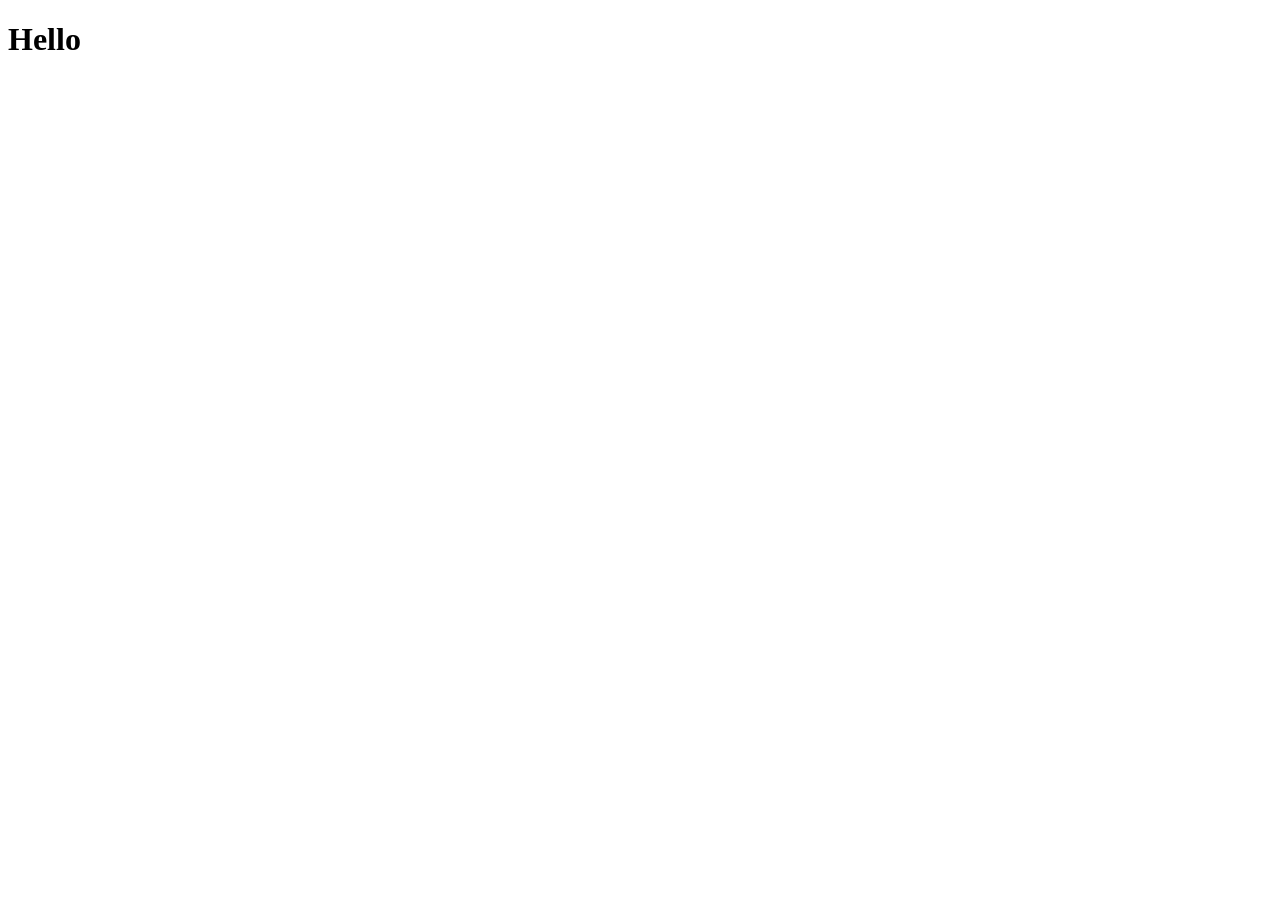
==== index.html @ 4077a5d8 "first commit" ====
<!DOCTYPE html>
<html lang="en">
<head>
    <meta charset="UTF-8">
    <meta name="viewport" content="width=device-width, initial-scale=1.0">
    <title>Document</title>
</head>
<body>
    <h1>Hello</h1>
</body>
</html>
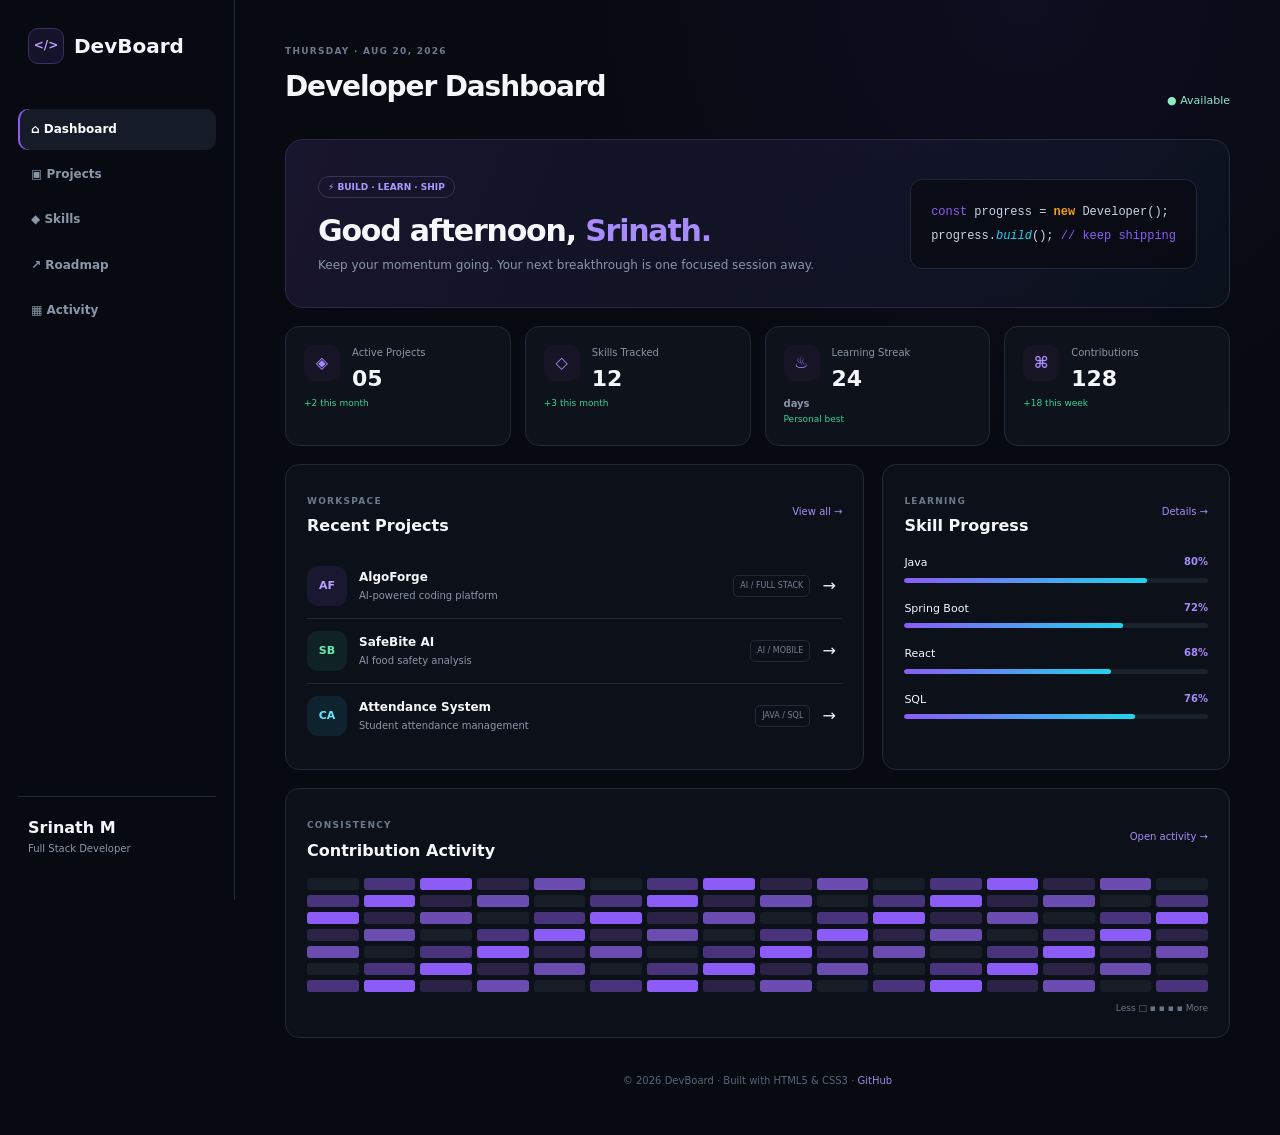
==== commit 056cf865: "feat: build DevBoard developer dashboard" ====
--- a/index.html
+++ b/index.html
@@ -1,11 +1,9 @@
-<!DOCTYPE html>
-<html lang="en">
-<head>
-    <meta charset="UTF-8">
-    <meta name="viewport" content="width=device-width, initial-scale=1.0">
-    <title>Document</title>
-</head>
-<body>
-    <h1>Hello</h1>
-</body>
-</html>+<!doctype html><html lang="en"><head><meta charset="utf-8"><meta name="viewport" content="width=device-width,initial-scale=1"><meta name="description" content="DevBoard developer productivity dashboard"><title>DevBoard | Dashboard</title><link rel="stylesheet" href="css/style.css"></head><body>
+<div class="app"><aside><a class="brand" href="index.html"><b>&lt;/&gt;</b> DevBoard</a><nav><a class="active" href="index.html">⌂ Dashboard</a><a href="projects.html">▣ Projects</a><a href="skills.html">◆ Skills</a><a href="roadmap.html">↗ Roadmap</a><a href="activity.html">▦ Activity</a></nav><div class="profile"><strong>Srinath M</strong><small>Full Stack Developer</small></div></aside>
+<main><header><div><small>THURSDAY · AUG 20, 2026</small><h1>Developer Dashboard</h1></div><span class="available">● Available</span></header>
+<section class="hero"><div><label>⚡ BUILD · LEARN · SHIP</label><h2>Good afternoon, <em>Srinath.</em></h2><p>Keep your momentum going. Your next breakthrough is one focused session away.</p></div><code><span>const</span> progress = <b>new</b> Developer();<br>progress.<i>build</i>(); <span>// keep shipping</span></code></section>
+<section class="stats"><article><b>◈</b><small>Active Projects</small><strong>05</strong><i>+2 this month</i></article><article><b>◇</b><small>Skills Tracked</small><strong>12</strong><i>+3 this month</i></article><article><b>♨</b><small>Learning Streak</small><strong>24 <small>days</small></strong><i>Personal best</i></article><article><b>⌘</b><small>Contributions</small><strong>128</strong><i>+18 this week</i></article></section>
+<div class="grid"><section class="panel"><div class="head"><div><small>WORKSPACE</small><h3>Recent Projects</h3></div><a href="projects.html">View all →</a></div><a class="row" href="projects.html"><strong class="logo purple">AF</strong><span><b>AlgoForge</b><small>AI-powered coding platform</small></span><label>AI / FULL STACK</label>→</a><a class="row" href="projects.html"><strong class="logo green">SB</strong><span><b>SafeBite AI</b><small>AI food safety analysis</small></span><label>AI / MOBILE</label>→</a><a class="row" href="projects.html"><strong class="logo blue">CA</strong><span><b>Attendance System</b><small>Student attendance management</small></span><label>JAVA / SQL</label>→</a></section>
+<section class="panel"><div class="head"><div><small>LEARNING</small><h3>Skill Progress</h3></div><a href="skills.html">Details →</a></div><div class="bar"><span>Java <b>80%</b></span><i><em style="width:80%"></em></i></div><div class="bar"><span>Spring Boot <b>72%</b></span><i><em style="width:72%"></em></i></div><div class="bar"><span>React <b>68%</b></span><i><em style="width:68%"></em></i></div><div class="bar"><span>SQL <b>76%</b></span><i><em style="width:76%"></em></i></div></section></div>
+<section class="panel"><div class="head"><div><small>CONSISTENCY</small><h3>Contribution Activity</h3></div><a href="activity.html">Open activity →</a></div><div class="heat"><i class="l0"></i><i class="l2"></i><i class="l4"></i><i class="l1"></i><i class="l3"></i><i class="l0"></i><i class="l2"></i><i class="l4"></i><i class="l1"></i><i class="l3"></i><i class="l0"></i><i class="l2"></i><i class="l4"></i><i class="l1"></i><i class="l3"></i><i class="l0"></i><i class="l2"></i><i class="l4"></i><i class="l1"></i><i class="l3"></i><i class="l0"></i><i class="l2"></i><i class="l4"></i><i class="l1"></i><i class="l3"></i><i class="l0"></i><i class="l2"></i><i class="l4"></i><i class="l1"></i><i class="l3"></i><i class="l0"></i><i class="l2"></i><i class="l4"></i><i class="l1"></i><i class="l3"></i><i class="l0"></i><i class="l2"></i><i class="l4"></i><i class="l1"></i><i class="l3"></i><i class="l0"></i><i class="l2"></i><i class="l4"></i><i class="l1"></i><i class="l3"></i><i class="l0"></i><i class="l2"></i><i class="l4"></i><i class="l1"></i><i class="l3"></i><i class="l0"></i><i class="l2"></i><i class="l4"></i><i class="l1"></i><i class="l3"></i><i class="l0"></i><i class="l2"></i><i class="l4"></i><i class="l1"></i><i class="l3"></i><i class="l0"></i><i class="l2"></i><i class="l4"></i><i class="l1"></i><i class="l3"></i><i class="l0"></i><i class="l2"></i><i class="l4"></i><i class="l1"></i><i class="l3"></i><i class="l0"></i><i class="l2"></i><i class="l4"></i><i class="l1"></i><i class="l3"></i><i class="l0"></i><i class="l2"></i><i class="l4"></i><i class="l1"></i><i class="l3"></i><i class="l0"></i><i class="l2"></i><i class="l4"></i><i class="l1"></i><i class="l3"></i><i class="l0"></i><i class="l2"></i><i class="l4"></i><i class="l1"></i><i class="l3"></i><i class="l0"></i><i class="l2"></i><i class="l4"></i><i class="l1"></i><i class="l3"></i><i class="l0"></i><i class="l2"></i><i class="l4"></i><i class="l1"></i><i class="l3"></i><i class="l0"></i><i class="l2"></i><i class="l4"></i><i class="l1"></i><i class="l3"></i><i class="l0"></i><i class="l2"></i><i class="l4"></i><i class="l1"></i><i class="l3"></i><i class="l0"></i><i class="l2"></i></div><div class="legend">Less □ ▪ ▪ ▪ ▪ More</div></section>
+<footer>© 2026 DevBoard · Built with HTML5 & CSS3 · <a href="https://github.com/Srinath2786">GitHub</a></footer></main></div></body></html>
--- a/css/style.css
+++ b/css/style.css
@@ -0,0 +1 @@
+*{box-sizing:border-box} :root{--bg:#070a10;--surface:#0d121b;--border:#202a38;--text:#f5f7fb;--muted:#8b96a8;--purple:#8b5cf6;--cyan:#22d3ee;--green:#34d399}body{margin:0;background:radial-gradient(circle at 80% 0%,#25164d44,transparent 30%),var(--bg);color:var(--text);font-family:Inter,system-ui,sans-serif;line-height:1.6}a{color:inherit;text-decoration:none}.app{min-height:100vh;display:flex}aside{width:235px;position:fixed;inset:0 auto 0 0;padding:28px 18px;background:#080b11e8;border-right:1px solid var(--border);z-index:5}.brand{display:flex;gap:10px;align-items:center;font-size:20px;font-weight:800;margin:0 10px 45px}.brand b{display:grid;place-items:center;width:36px;height:36px;border-radius:10px;color:#b9a2ff;background:#8b5cf61c;border:1px solid #3d2d68;font-size:12px}nav a{display:block;padding:11px 13px;margin:4px 0;border-radius:10px;color:var(--muted);font-size:12px;font-weight:600}nav a:hover,nav a.active{color:#fff;background:#151c27;box-shadow:inset 2px 0 var(--purple)}.profile{position:absolute;bottom:25px;border-top:1px solid var(--border);padding:18px 10px;width:calc(100% - 36px)}.profile strong,.profile small{display:block}.profile small{color:var(--muted);font-size:10px}main{margin-left:235px;width:calc(100% - 235px);max-width:1450px;padding:36px 50px}header{display:flex;justify-content:space-between;align-items:flex-end;margin-bottom:30px}header small,.intro label,.head small{font-size:9px;letter-spacing:.14em;color:#6d798c;font-weight:800}h1{font-size:28px;margin:3px 0 0;letter-spacing:-.04em}.available{color:#8ee8c3;font-size:11px}.hero{display:flex;justify-content:space-between;align-items:center;padding:32px;border:1px solid #2c2841;border-radius:18px;background:linear-gradient(110deg,#8b5cf621,#22d3ee08);margin-bottom:18px}.hero label,.intro label{padding:5px 9px;border:1px solid #3b3159;border-radius:99px;color:#a99aff;font-size:9px;font-weight:800}.hero h2,.intro h2{font-size:30px;line-height:1.2;margin:15px 0 7px;letter-spacing:-.04em}.hero em{color:#a78bfa;font-style:normal}.hero p,.intro p{color:var(--muted);font-size:12px;max-width:650px;margin:0}.hero code{padding:20px;background:#05080d99;border:1px solid var(--border);border-radius:12px;color:#cbd5e1;line-height:2;font-size:12px}.hero code span{color:#8b5cf6}.hero code i{color:#22d3ee}.hero code b{color:#f59e0b}.stats{display:grid;grid-template-columns:repeat(4,1fr);gap:14px;margin-bottom:18px}.stats article{padding:18px;border:1px solid var(--border);background:var(--surface);border-radius:14px}.stats article>b{float:left;margin-right:12px;width:36px;height:36px;display:grid;place-items:center;background:#171426;color:#a78bfa;border-radius:10px}.stats small,.stats strong,.stats i{display:block}.stats small{color:var(--muted);font-size:10px}.stats strong{font-size:22px}.stats i{font-style:normal;color:var(--green);font-size:9px}.grid{display:grid;grid-template-columns:1.25fr .75fr;gap:18px;margin-bottom:18px}.panel{padding:21px;border:1px solid var(--border);background:#0d121bd9;border-radius:14px}.head{display:flex;justify-content:space-between;align-items:center;margin-bottom:15px}.head h3{margin:2px 0 0;font-size:16px}.head a{font-size:10px;color:#a78bfa}.row{display:grid;grid-template-columns:40px 1fr auto 20px;gap:12px;align-items:center;border-top:1px solid var(--border);padding:12px 0}.row:first-of-type{border-top:0}.row b,.row small{display:block}.row b{font-size:12px}.row small{font-size:10px;color:var(--muted)}.row label{font-size:8px;color:#758196;border:1px solid var(--border);padding:4px 6px;border-radius:5px}.logo{display:grid;place-items:center;width:40px;height:40px;border-radius:11px;font-size:11px;font-weight:800}.purple{background:#8b5cf61c;color:#b9a2ff}.green{background:#34d39918;color:#6ee7b7}.blue{background:#22d3ee18;color:#67e8f9}.orange{background:#f59e0b18;color:#fbbf24}.pink{background:#f472b618;color:#f9a8d4}.bar{margin:0 0 17px}.bar>span,.skills article>span{display:flex;justify-content:space-between;font-size:11px}.bar b,.skills article>b{color:#a78bfa;font-size:10px}.bar i,.skills article>i{display:block;height:5px;background:#1a222e;border-radius:99px;overflow:hidden;margin-top:6px}.bar em,.skills article i em{display:block;height:100%;background:linear-gradient(90deg,#8b5cf6,#22d3ee);border-radius:99px}.heat{display:grid;grid-template-columns:repeat(16,1fr);grid-auto-rows:12px;gap:5px}.heat i{border-radius:3px;background:#171e28}.heat i.l1{background:#2b2345}.heat i.l2{background:#49347b}.heat i.l3{background:#6b4db1}.heat i.l4{background:#8b5cf6}.legend{text-align:right;color:#697588;font-size:9px;margin-top:9px}.intro{margin-bottom:28px}.cards{display:grid;grid-template-columns:repeat(2,1fr);gap:18px}.cards article{padding:23px;border:1px solid var(--border);background:var(--surface);border-radius:14px}.cards article>.logo{display:inline-grid;margin-right:12px;vertical-align:middle}.cards article>small{color:#788497;font-size:8px}.cards h3{font-size:19px;margin:14px 0 5px}.cards p{color:var(--muted);font-size:11px;min-height:52px}.chips{display:flex;gap:6px;flex-wrap:wrap;margin:13px 0}.chips span{padding:4px 7px;border:1px solid var(--border);border-radius:6px;color:#aeb8c8;font-size:9px}.cards article>a{color:#a78bfa;font-size:10px;font-weight:700}.skills{display:grid;grid-template-columns:repeat(2,1fr);gap:16px;margin-bottom:18px}.skills article{padding:21px;border:1px solid var(--border);background:var(--surface);border-radius:14px}.skills article small{display:block;color:#6f7b8e;font-size:9px;margin-top:9px}.road{max-width:850px;margin:auto}.road article{display:grid;grid-template-columns:58px 1fr;gap:18px;margin-bottom:15px}.road article>b{width:56px;height:56px;border:1px solid #343d4c;border-radius:50%;display:grid;place-items:center;color:#a78bfa;background:#111824}.road article>div{padding:19px;border:1px solid var(--border);background:var(--surface);border-radius:14px}.road h3{margin:3px 0;font-size:16px}.road p{color:var(--muted);font-size:11px;margin:0}.road article small{font-size:8px;color:#8b96a8}.big{grid-template-columns:repeat(32,1fr);grid-auto-rows:17px}.break p{border-top:1px solid var(--border);padding:10px;margin:0;font-size:11px;display:flex;justify-content:space-between}.break p:first-child{border:0}.break b{color:#a78bfa}.center{text-align:center}.target{display:block;font-size:48px;line-height:1;margin:18px}.center p{font-size:10px;color:var(--muted)}footer{text-align:center;color:#596576;font-size:10px;padding:35px 0 10px}footer a{color:#9a87ec}@media(max-width:1000px){aside{width:205px}main{margin-left:205px;width:calc(100% - 205px);padding:28px}.stats{grid-template-columns:repeat(2,1fr)}.hero code{display:none}}@media(max-width:720px){.app{display:block}aside{position:static;width:100%;padding:15px;border-right:0;border-bottom:1px solid var(--border)}.brand{margin:0 0 14px}.profile{display:none}nav{display:grid;grid-template-columns:repeat(5,1fr)}nav a{text-align:center;font-size:8px;padding:8px 2px}main{margin:0;width:100%;padding:20px 15px}.hero{padding:22px}.hero h2,.intro h2{font-size:25px}.stats,.grid,.cards,.skills{grid-template-columns:1fr}.row{grid-template-columns:40px 1fr 18px}.row label{display:none}.heat{grid-template-columns:repeat(16,1fr);gap:3px}.road article{grid-template-columns:45px 1fr}.road article>b{width:45px;height:45px}.big{grid-template-columns:repeat(32,14px);overflow:auto}.big i{width:14px}header{margin-bottom:20px}}
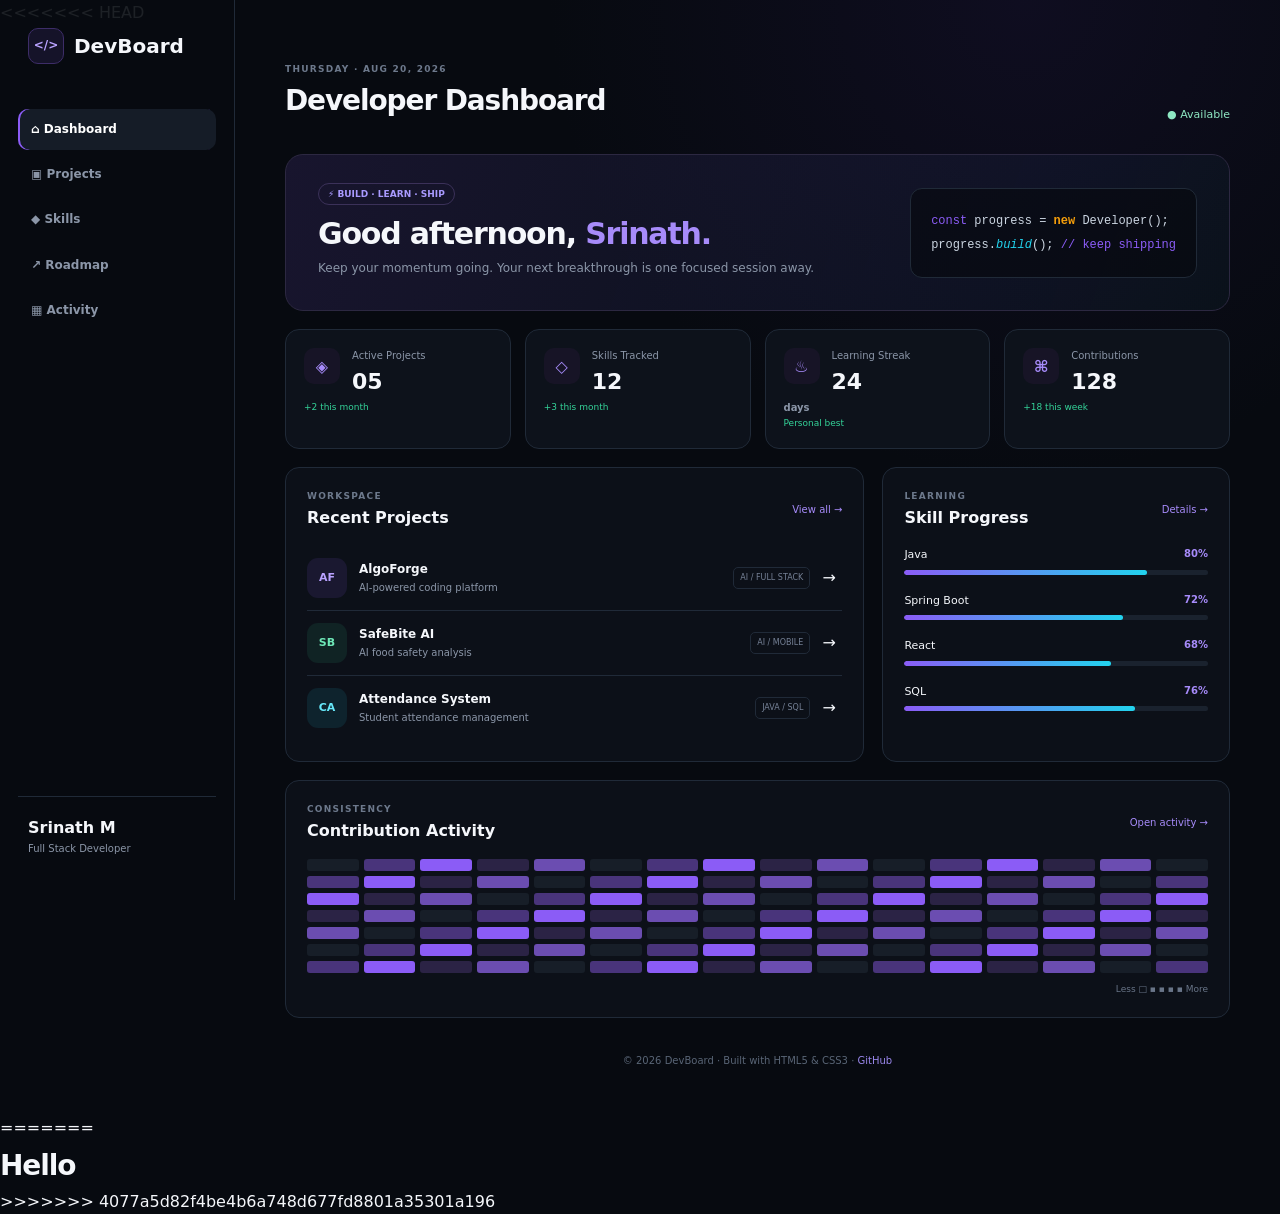
==== commit 8f3fa043: "merge: add DevBoard developer dashboard" ====
--- a/index.html
+++ b/index.html
@@ -1,3 +1,4 @@
+<<<<<<< HEAD
 <!doctype html><html lang="en"><head><meta charset="utf-8"><meta name="viewport" content="width=device-width,initial-scale=1"><meta name="description" content="DevBoard developer productivity dashboard"><title>DevBoard | Dashboard</title><link rel="stylesheet" href="css/style.css"></head><body>
 <div class="app"><aside><a class="brand" href="index.html"><b>&lt;/&gt;</b> DevBoard</a><nav><a class="active" href="index.html">⌂ Dashboard</a><a href="projects.html">▣ Projects</a><a href="skills.html">◆ Skills</a><a href="roadmap.html">↗ Roadmap</a><a href="activity.html">▦ Activity</a></nav><div class="profile"><strong>Srinath M</strong><small>Full Stack Developer</small></div></aside>
 <main><header><div><small>THURSDAY · AUG 20, 2026</small><h1>Developer Dashboard</h1></div><span class="available">● Available</span></header>
@@ -6,4 +7,17 @@
 <div class="grid"><section class="panel"><div class="head"><div><small>WORKSPACE</small><h3>Recent Projects</h3></div><a href="projects.html">View all →</a></div><a class="row" href="projects.html"><strong class="logo purple">AF</strong><span><b>AlgoForge</b><small>AI-powered coding platform</small></span><label>AI / FULL STACK</label>→</a><a class="row" href="projects.html"><strong class="logo green">SB</strong><span><b>SafeBite AI</b><small>AI food safety analysis</small></span><label>AI / MOBILE</label>→</a><a class="row" href="projects.html"><strong class="logo blue">CA</strong><span><b>Attendance System</b><small>Student attendance management</small></span><label>JAVA / SQL</label>→</a></section>
 <section class="panel"><div class="head"><div><small>LEARNING</small><h3>Skill Progress</h3></div><a href="skills.html">Details →</a></div><div class="bar"><span>Java <b>80%</b></span><i><em style="width:80%"></em></i></div><div class="bar"><span>Spring Boot <b>72%</b></span><i><em style="width:72%"></em></i></div><div class="bar"><span>React <b>68%</b></span><i><em style="width:68%"></em></i></div><div class="bar"><span>SQL <b>76%</b></span><i><em style="width:76%"></em></i></div></section></div>
 <section class="panel"><div class="head"><div><small>CONSISTENCY</small><h3>Contribution Activity</h3></div><a href="activity.html">Open activity →</a></div><div class="heat"><i class="l0"></i><i class="l2"></i><i class="l4"></i><i class="l1"></i><i class="l3"></i><i class="l0"></i><i class="l2"></i><i class="l4"></i><i class="l1"></i><i class="l3"></i><i class="l0"></i><i class="l2"></i><i class="l4"></i><i class="l1"></i><i class="l3"></i><i class="l0"></i><i class="l2"></i><i class="l4"></i><i class="l1"></i><i class="l3"></i><i class="l0"></i><i class="l2"></i><i class="l4"></i><i class="l1"></i><i class="l3"></i><i class="l0"></i><i class="l2"></i><i class="l4"></i><i class="l1"></i><i class="l3"></i><i class="l0"></i><i class="l2"></i><i class="l4"></i><i class="l1"></i><i class="l3"></i><i class="l0"></i><i class="l2"></i><i class="l4"></i><i class="l1"></i><i class="l3"></i><i class="l0"></i><i class="l2"></i><i class="l4"></i><i class="l1"></i><i class="l3"></i><i class="l0"></i><i class="l2"></i><i class="l4"></i><i class="l1"></i><i class="l3"></i><i class="l0"></i><i class="l2"></i><i class="l4"></i><i class="l1"></i><i class="l3"></i><i class="l0"></i><i class="l2"></i><i class="l4"></i><i class="l1"></i><i class="l3"></i><i class="l0"></i><i class="l2"></i><i class="l4"></i><i class="l1"></i><i class="l3"></i><i class="l0"></i><i class="l2"></i><i class="l4"></i><i class="l1"></i><i class="l3"></i><i class="l0"></i><i class="l2"></i><i class="l4"></i><i class="l1"></i><i class="l3"></i><i class="l0"></i><i class="l2"></i><i class="l4"></i><i class="l1"></i><i class="l3"></i><i class="l0"></i><i class="l2"></i><i class="l4"></i><i class="l1"></i><i class="l3"></i><i class="l0"></i><i class="l2"></i><i class="l4"></i><i class="l1"></i><i class="l3"></i><i class="l0"></i><i class="l2"></i><i class="l4"></i><i class="l1"></i><i class="l3"></i><i class="l0"></i><i class="l2"></i><i class="l4"></i><i class="l1"></i><i class="l3"></i><i class="l0"></i><i class="l2"></i><i class="l4"></i><i class="l1"></i><i class="l3"></i><i class="l0"></i><i class="l2"></i><i class="l4"></i><i class="l1"></i><i class="l3"></i><i class="l0"></i><i class="l2"></i></div><div class="legend">Less □ ▪ ▪ ▪ ▪ More</div></section>
-<footer>© 2026 DevBoard · Built with HTML5 & CSS3 · <a href="https://github.com/Srinath2786">GitHub</a></footer></main></div></body></html>+<footer>© 2026 DevBoard · Built with HTML5 & CSS3 · <a href="https://github.com/Srinath2786">GitHub</a></footer></main></div></body></html>
+=======
+<!DOCTYPE html>
+<html lang="en">
+<head>
+    <meta charset="UTF-8">
+    <meta name="viewport" content="width=device-width, initial-scale=1.0">
+    <title>Document</title>
+</head>
+<body>
+    <h1>Hello</h1>
+</body>
+</html>
+>>>>>>> 4077a5d82f4be4b6a748d677fd8801a35301a196
